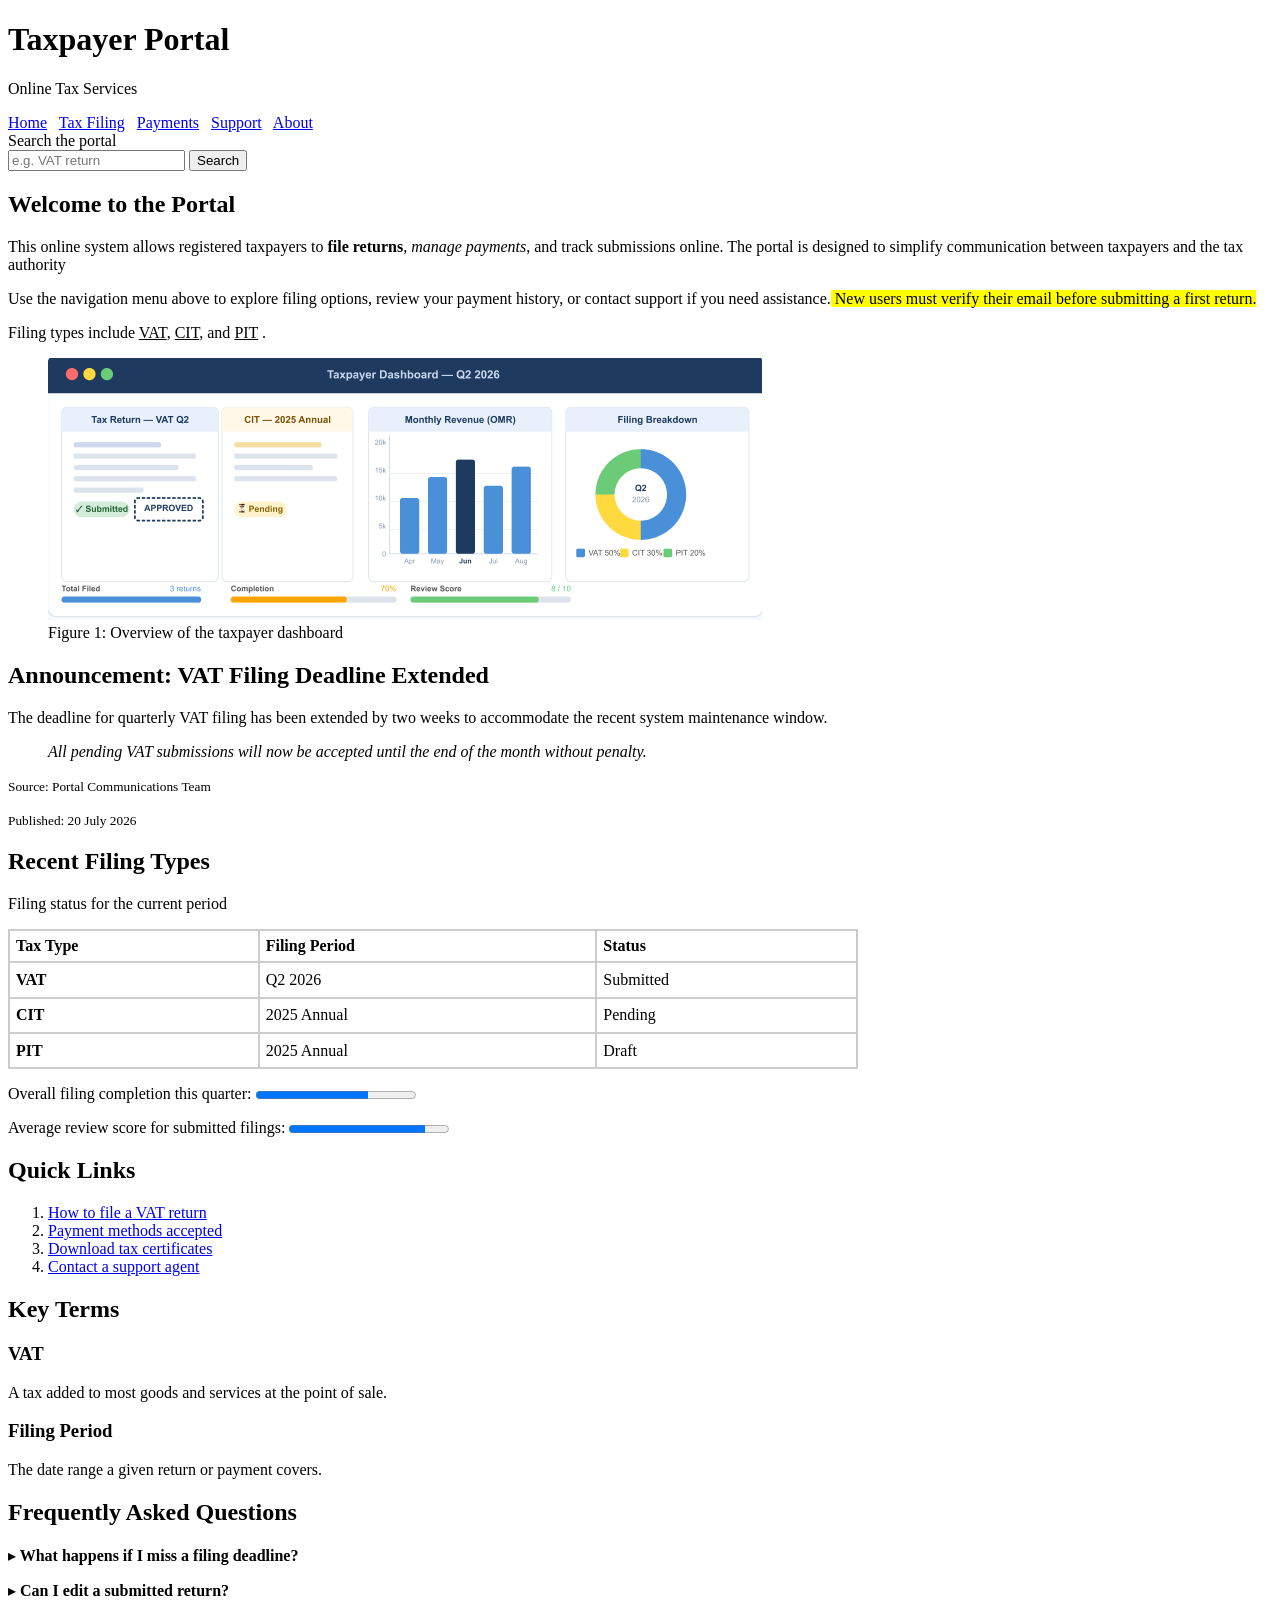
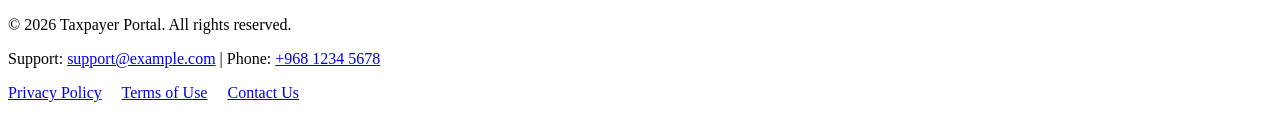
==== index.html @ 0e92d110 "Add index portal page and images folder" ====
<!doctype html>
<html lang="en">
  <head>
    <meta charset="UTF-8" />
    <title>Taxpayer Portal</title>
  </head>
  <body>
    <header>
      <h1>Taxpayer Portal</h1>
      <p>Online Tax Services</p>
      <nav>
        <a href="#">Home</a>&nbsp;&nbsp; <a href="#">Tax Filing</a>&nbsp;&nbsp;
        <a href="#">Payments</a>&nbsp;&nbsp; <a href="#">Support</a>&nbsp;&nbsp;
        <a href="#">About</a>
      </nav>
      <form>
        <label for="Search">Search the portal</label><br />
        <input type="text" id="Search" placeholder="e.g. VAT return" />
        <button type="button">Search</button>
      </form>
    </header>
    <main>
      <section>
        <h2>Welcome to the Portal</h2>
        <p>
          This online system allows registered taxpayers to
          <b> file returns</b>, <i>manage payments</i>, and track submissions
          online. The portal is designed to simplify communication between
          taxpayers and the tax authority
        </p>
        <p>
          Use the navigation menu above to explore filing options, review your
          payment history, or contact support if you need assistance.<mark>
            New users must verify their email before submitting a first
            return.</mark
          >
        </p>
        <p>Filing types include <u>VAT</u>, <u>CIT</u>, and <u>PIT</u> .</p>
        <figure>
          <img
            src="Images/p1.png"
            alt="Taxpayer dashboard showing filing status and monthly revenue"
          />
          <figcaption>Figure 1: Overview of the taxpayer dashboard</figcaption>
        </figure>
      </section>
      <article>
        <h2>Announcement: VAT Filing Deadline Extended</h2>
        <p>
          The deadline for quarterly VAT filing has been extended by two weeks
          to accommodate the recent system maintenance window.
        </p>

        <blockquote>
          <em
            >All pending VAT submissions will now be accepted until the end of
            the month without penalty.</em
          >
        </blockquote>
        <p><small>Source: Portal Communications Team</small></p>
        <p><small>Published: 20 July 2026</small></p>
      </article>
      <section>
        <h2>Recent Filing Types</h2>
        <p>Filing status for the current period</p>
        <table
          border="1"
          width="850"
          height="140"
          cellpadding="6"
          cellspacing="0"
          bordercolor="#cccccc"
        >
          <thead>
            <tr>
              <th align="left">Tax Type</th>
              <th align="left">Filing Period</th>
              <th align="left">Status</th>
            </tr>
          </thead>

          <tbody>
            <tr>
              <td><b>VAT</b></td>
              <td>Q2 2026</td>
              <td>Submitted</td>
            </tr>
            <tr>
              <td><b>CIT</b></td>
              <td>2025 Annual</td>
              <td>Pending</td>
            </tr>
            <tr>
              <td><b>PIT</b></td>
              <td>2025 Annual</td>
              <td>Draft</td>
            </tr>
          </tbody>
        </table>
        <div>
          <p>
            <label for="completion"
              >Overall filing completion this quarter:
            </label>
            <progress id="completion" value="70" max="100"></progress>
          </p>
          <p>
            <label for="score"
              >Average review score for submitted filings:
            </label>
            <progress id="score" value="85" max="100"></progress>
          </p>
        </div>
      </section>
      <section>
        <h2>Quick Links</h2>
        <nav>
          <ol>
            <li><a href="#">How to file a VAT return</a></li>
            <li><a href="#">Payment methods accepted</a></li>
            <li><a href="#">Download tax certificates</a></li>
            <li><a href="#">Contact a support agent</a></li>
          </ol>
        </nav>
      </section>
      <section>
        <h2>Key Terms</h2>

        <h3>VAT</h3>
        <p>A tax added to most goods and services at the point of sale.</p>

        <h3>Filing Period</h3>
        <p>The date range a given return or payment covers.</p>
      </section>
      <section>
        <h2>Frequently Asked Questions</h2>

        <p>&#9656;<b> What happens if I miss a filing deadline?</b></p>
        <p>&#9656;<b> Can I edit a submitted return?</b></p>
      </section>
    </main>
    <footer>
      <p>&copy; 2026 Taxpayer Portal. All rights reserved.</p>
      <p>
        Support: <a href="mailto:support@example.com">support@example.com</a> |
        Phone: <a href="tel:+96812345678">+968 1234 5678</a>
      </p>
      <p>
        <a href="#">Privacy Policy</a> &nbsp;&nbsp;&nbsp;
        <a href="#">Terms of Use</a> &nbsp;&nbsp;&nbsp;
        <a href="#">Contact Us</a>
      </p>
    </footer>
  </body>
</html>
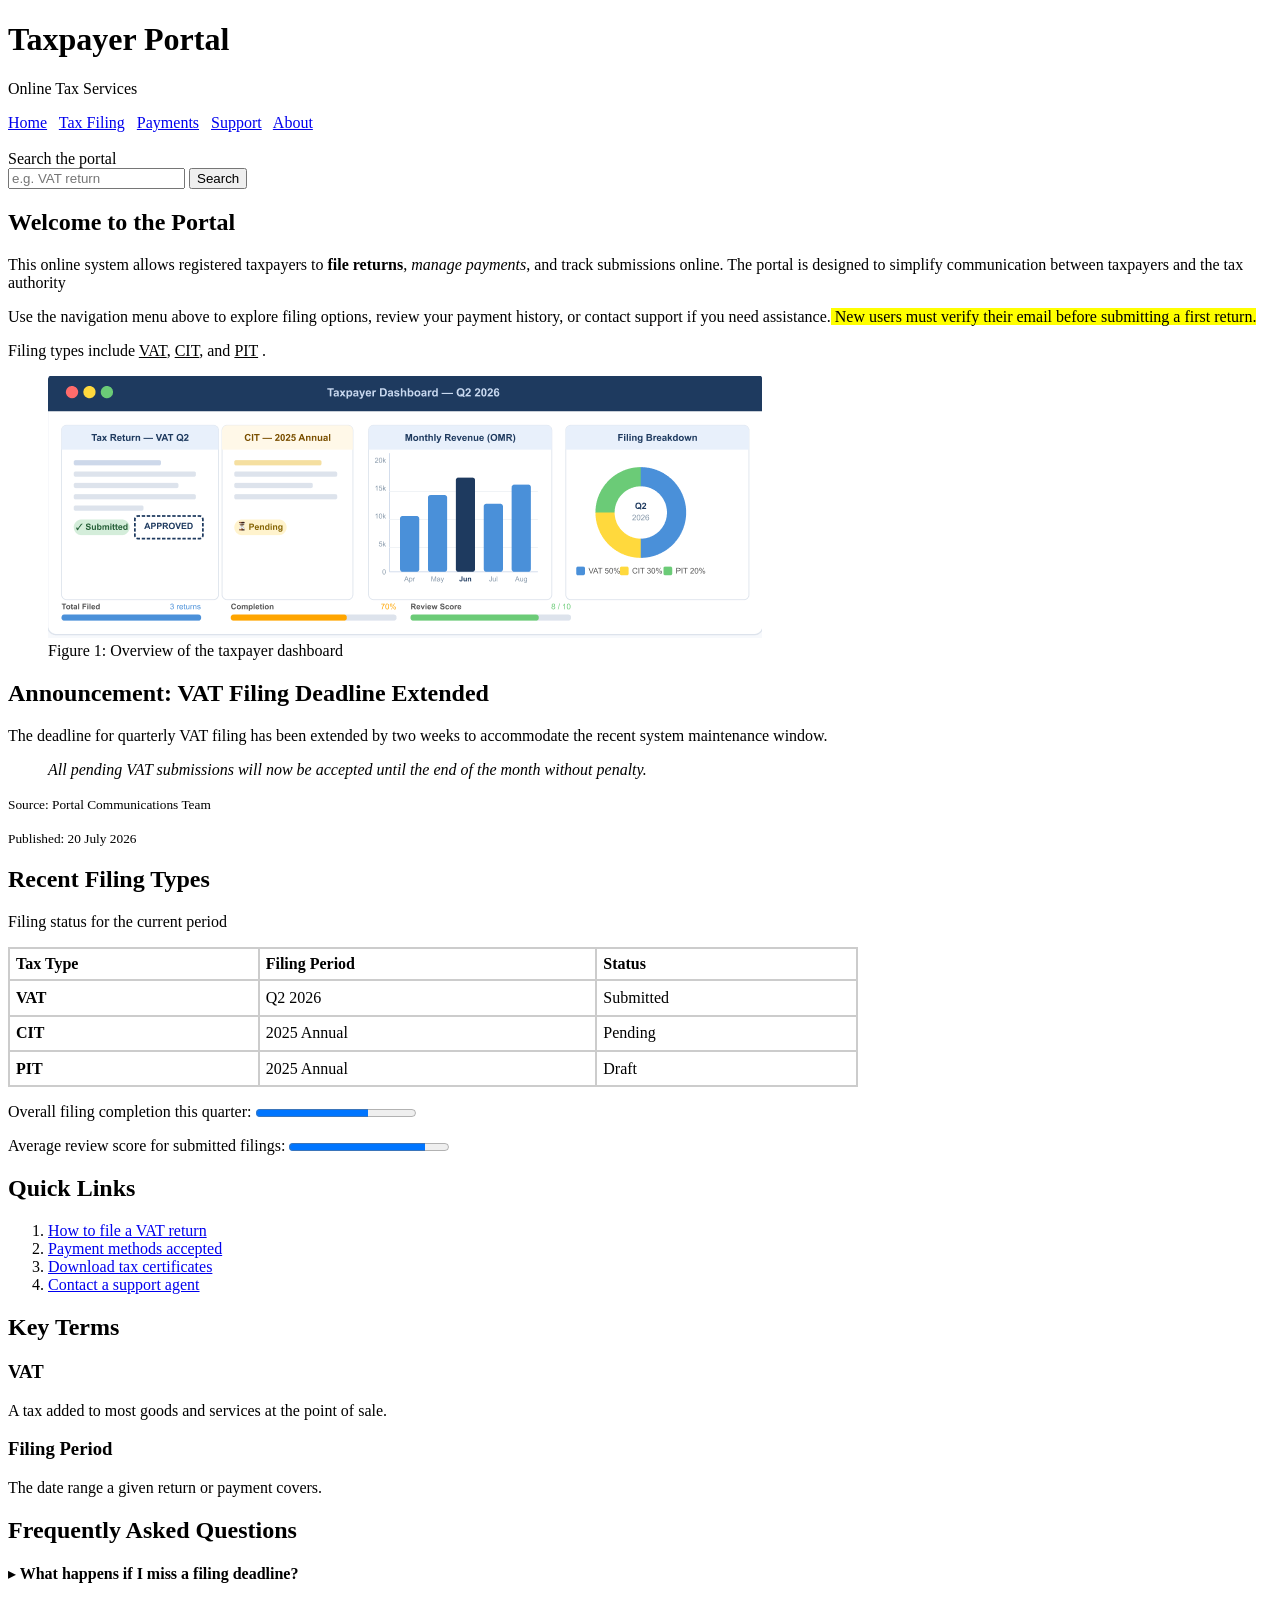
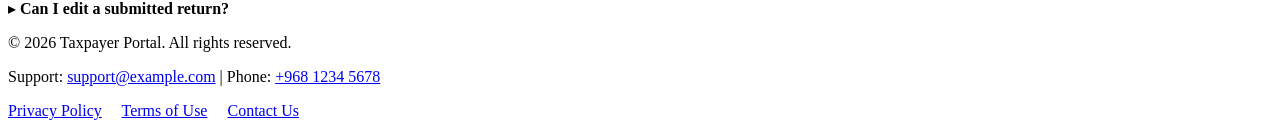
==== commit 7747dcb9: "Complete taxpayer portal elements" ====
--- a/index.html
+++ b/index.html
@@ -1,4 +1,4 @@
-<!doctype html>
+<!DOCTYPE html>
 <html lang="en">
   <head>
     <meta charset="UTF-8" />
@@ -12,9 +12,9 @@
         <a href="#">Home</a>&nbsp;&nbsp; <a href="#">Tax Filing</a>&nbsp;&nbsp;
         <a href="#">Payments</a>&nbsp;&nbsp; <a href="#">Support</a>&nbsp;&nbsp;
         <a href="#">About</a>
-      </nav>
+      </nav><br>
       <form>
-        <label for="Search">Search the portal</label><br />
+        <label for="Search">Search the portal</label><br>
         <input type="text" id="Search" placeholder="e.g. VAT return" />
         <button type="button">Search</button>
       </form>
@@ -32,8 +32,7 @@
           Use the navigation menu above to explore filing options, review your
           payment history, or contact support if you need assistance.<mark>
             New users must verify their email before submitting a first
-            return.</mark
-          >
+            return.</mark>
         </p>
         <p>Filing types include <u>VAT</u>, <u>CIT</u>, and <u>PIT</u> .</p>
         <figure>
@@ -52,10 +51,8 @@
         </p>
 
         <blockquote>
-          <em
-            >All pending VAT submissions will now be accepted until the end of
-            the month without penalty.</em
-          >
+            <em>All pending VAT submissions will now be accepted until the end of
+            the month without penalty.</em>
         </blockquote>
         <p><small>Source: Portal Communications Team</small></p>
         <p><small>Published: 20 July 2026</small></p>
@@ -99,14 +96,14 @@
         </table>
         <div>
           <p>
-            <label for="completion"
-              >Overall filing completion this quarter:
+            <label for="completion">
+              Overall filing completion this quarter:
             </label>
             <progress id="completion" value="70" max="100"></progress>
           </p>
           <p>
-            <label for="score"
-              >Average review score for submitted filings:
+            <label for="score">
+              Average review score for submitted filings:
             </label>
             <progress id="score" value="85" max="100"></progress>
           </p>
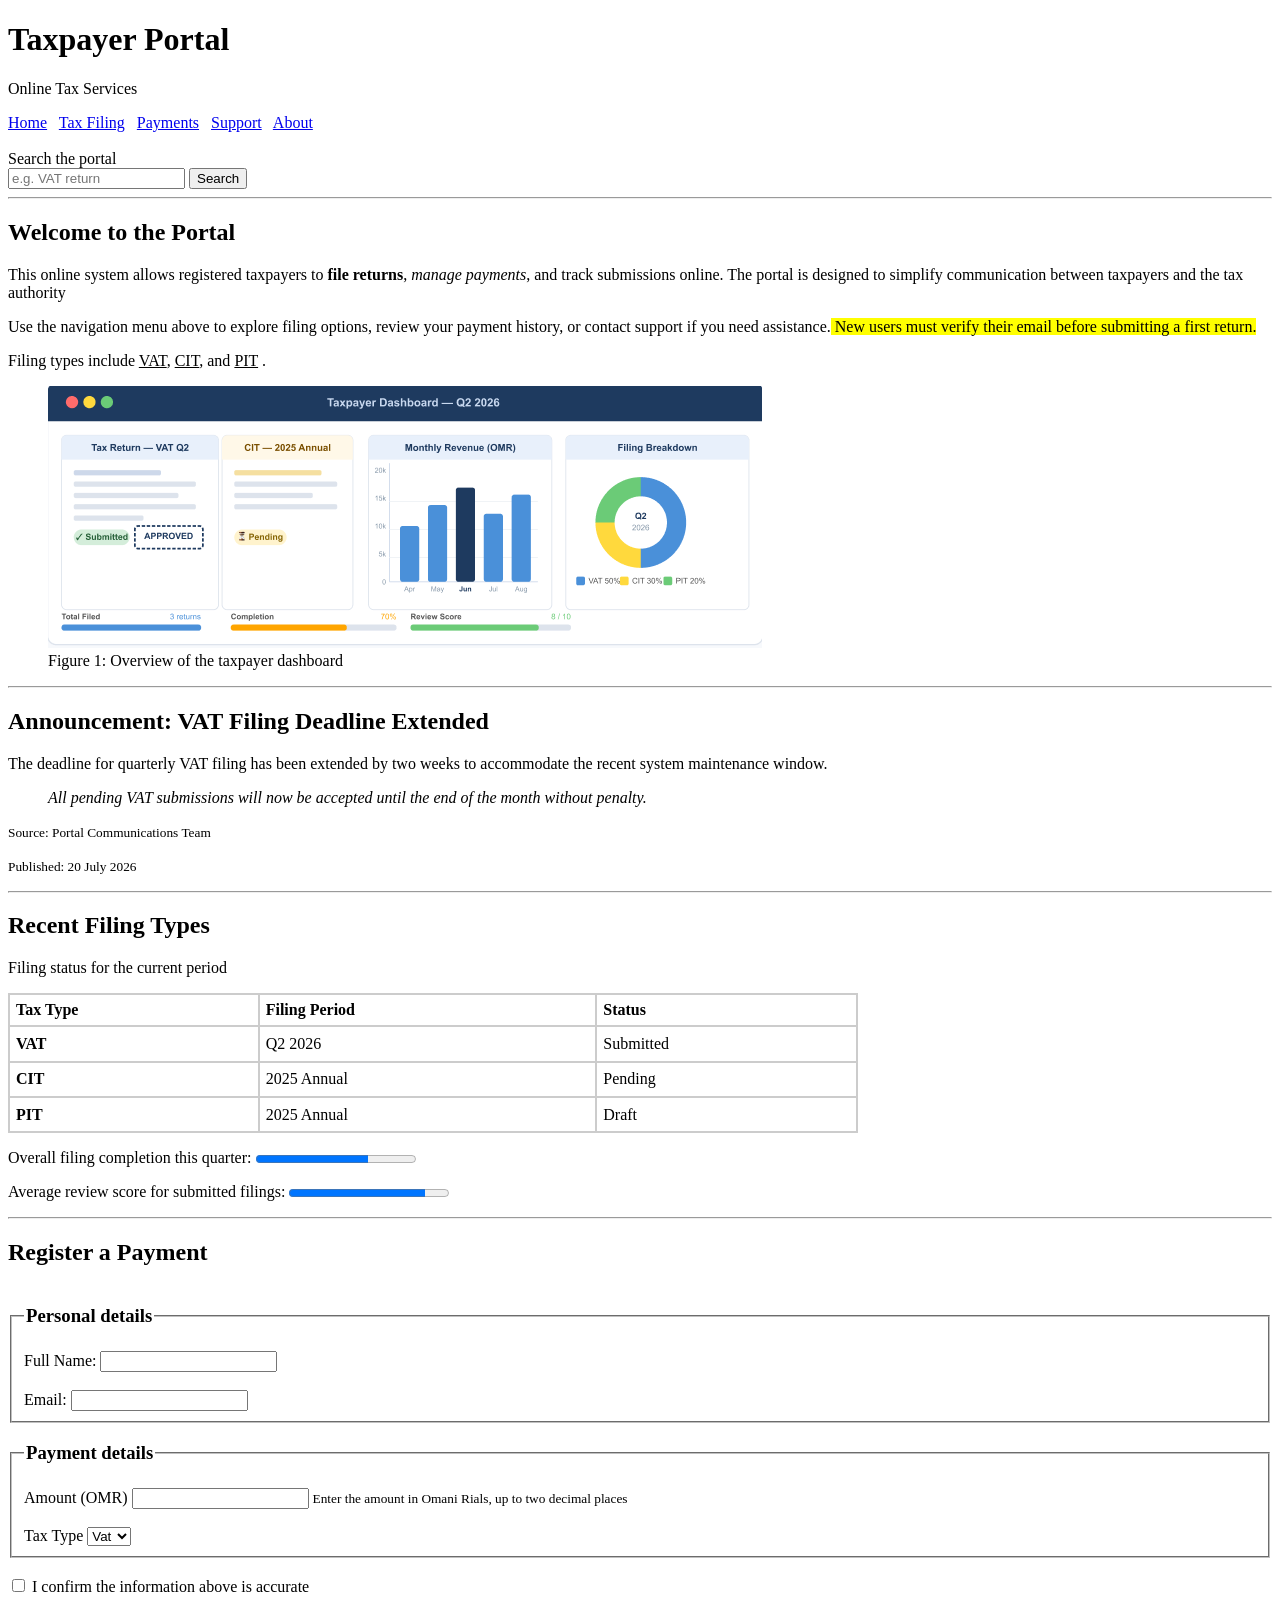
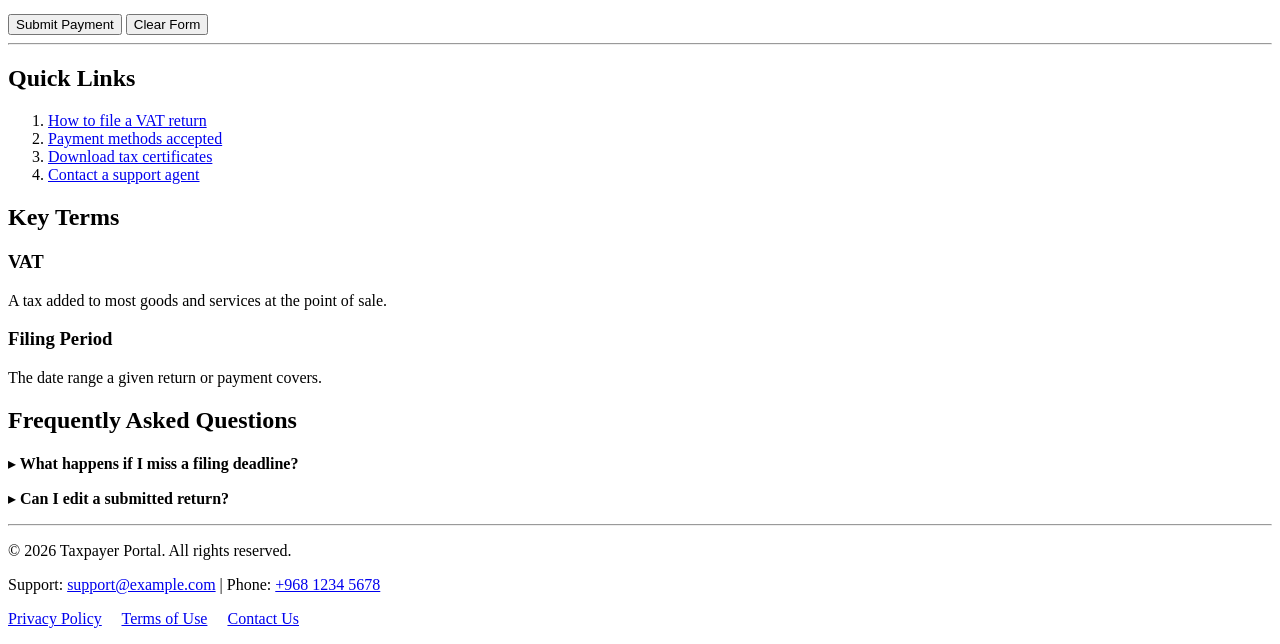
==== commit a4324370: "Add forms page and update index page" ====
--- a/index.html
+++ b/index.html
@@ -19,6 +19,7 @@
         <button type="button">Search</button>
       </form>
     </header>
+    <hr>
     <main>
       <section>
         <h2>Welcome to the Portal</h2>
@@ -43,6 +44,7 @@
           <figcaption>Figure 1: Overview of the taxpayer dashboard</figcaption>
         </figure>
       </section>
+      <hr>
       <article>
         <h2>Announcement: VAT Filing Deadline Extended</h2>
         <p>
@@ -57,6 +59,7 @@
         <p><small>Source: Portal Communications Team</small></p>
         <p><small>Published: 20 July 2026</small></p>
       </article>
+      <hr>
       <section>
         <h2>Recent Filing Types</h2>
         <p>Filing status for the current period</p>
@@ -109,6 +112,53 @@
           </p>
         </div>
       </section>
+<hr>
+      <section>
+        <h2>Register a Payment</h2>
+        <form>
+          <fieldset>
+            <legend><h3>Personal details</h3></legend>
+            <div>
+            <label for="Full Name">Full Name:</label>
+            <input type="text" id="Full Name" name="Full Name">
+      </div><br>
+      <div>
+            <label for="Email">Email:</label>
+            <input type="email" id="Email" name="Email">
+          </div>
+          </fieldset>
+          <fieldset>
+           <legend><h3>Payment details</h3></legend>
+            <div>
+            <label for="Amount">Amount (OMR)</label>
+            <input type="number" id="Amount" name="Amount" min="0" list="amount-options" step="0.01">
+            <datalist id="amount-options">
+              <option value="100">100</option>
+              <option value="500">500</option>
+              <option value="1000">1000</option>
+            </datalist>
+            <small>Enter the amount in Omani Rials, up to two decimal places</small>
+            </div><br>
+            <div>
+            <label for="tax-type">Tax Type</label>
+            <select id="tax-type" name="taxType">
+              <option value="vat">Vat</option>
+              <option value="cit">CIT</option>
+              <option value="pit">PIT</option>
+            </select>
+            </div>
+          </fieldset><br>
+           <div>
+            <input type="checkbox" id="confirm" name="confirm" required>
+            <label for="confirm"> I confirm the information above is accurate </label>
+          </div><br>
+         <div>
+          <button type="submit">Submit Payment</button>
+          <button type="reset">Clear Form</button>
+         </div>
+        </form>
+      </section>
+      <hr>
       <section>
         <h2>Quick Links</h2>
         <nav>
@@ -136,6 +186,7 @@
         <p>&#9656;<b> Can I edit a submitted return?</b></p>
       </section>
     </main>
+    <hr>
     <footer>
       <p>&copy; 2026 Taxpayer Portal. All rights reserved.</p>
       <p>
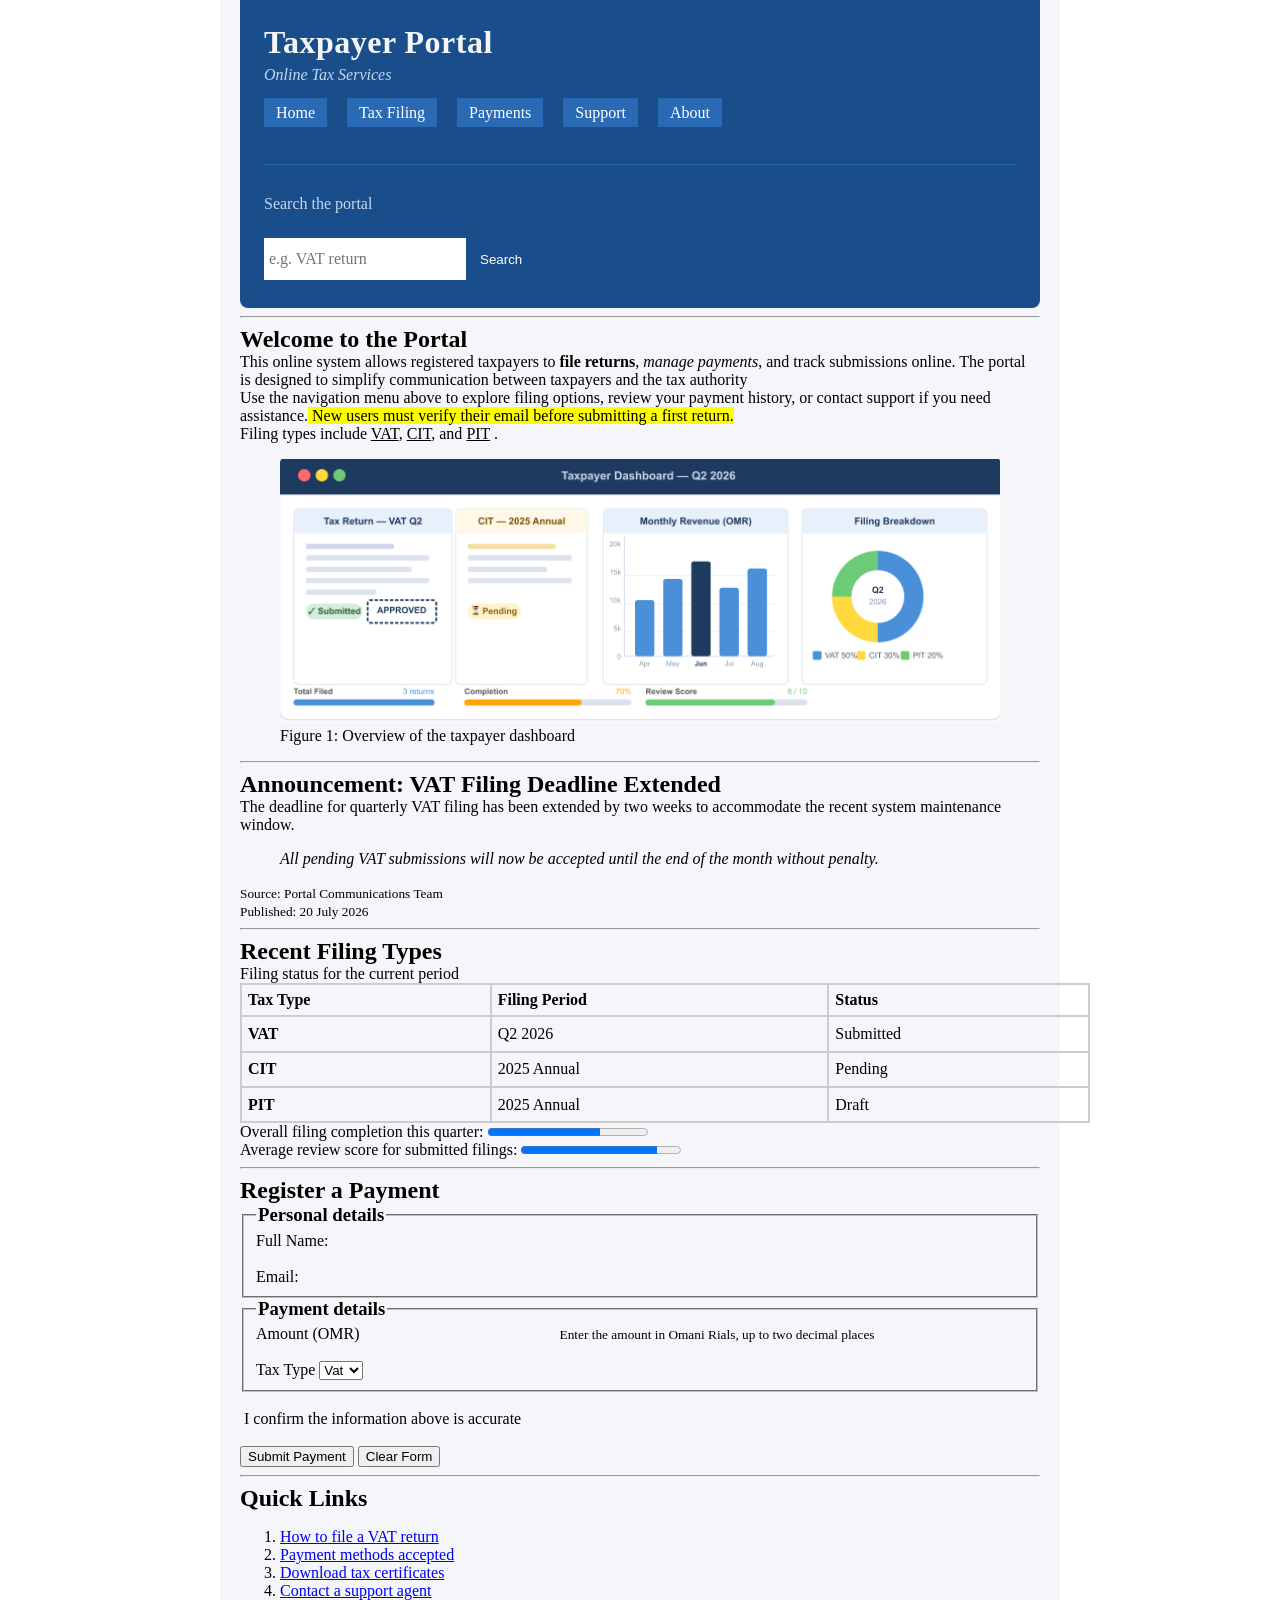
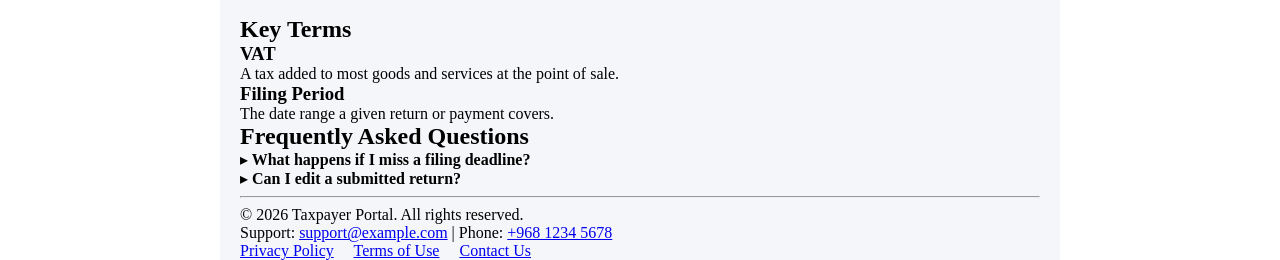
==== commit 73d9c304: "Add CSS file, and update index" ====
--- a/index.html
+++ b/index.html
@@ -3,20 +3,25 @@
   <head>
     <meta charset="UTF-8" />
     <title>Taxpayer Portal</title>
+    <link rel="stylesheet" href="style.css">
   </head>
   <body>
-    <header>
+    <div class="container">
+    <header class="header">
       <h1>Taxpayer Portal</h1>
-      <p>Online Tax Services</p>
+      <p class="sub-title" >Online Tax Services</p>
       <nav>
         <a href="#">Home</a>&nbsp;&nbsp; <a href="#">Tax Filing</a>&nbsp;&nbsp;
         <a href="#">Payments</a>&nbsp;&nbsp; <a href="#">Support</a>&nbsp;&nbsp;
         <a href="#">About</a>
       </nav><br>
+      <div class="line"></div>
       <form>
-        <label for="Search">Search the portal</label><br>
-        <input type="text" id="Search" placeholder="e.g. VAT return" />
-        <button type="button">Search</button>
+        <label class="search-label" for="Search">Search the portal</label>
+        <div>
+        <input class="search-input" type="text" id="Search" placeholder="e.g. VAT return" />
+        <button class="search-button" type="button">Search</button>
+        </div>
       </form>
     </header>
     <hr>
@@ -199,5 +204,6 @@
         <a href="#">Contact Us</a>
       </p>
     </footer>
+    </div>
   </body>
 </html>
--- a/style.css
+++ b/style.css
@@ -0,0 +1,75 @@
+body, h1, h2, h3, p, form{
+    margin: 0;
+    padding: 0;
+}
+body{
+    font-family:Georgia;
+}
+img{
+    width: 100%;
+}
+input{
+    all: unset;
+}
+.container{
+    margin: 0px auto;
+    padding: 0 20px;
+    max-width: 800px;
+    background-color: #F4F6F9;
+}
+.header{
+    color: #FFF;
+    padding: 24px 24px 16px 24px;
+    border-radius: 0 0 8px 8px;
+    background-color: #1A4E8A;
+}
+h1{  
+font-weight: 700;
+font-size: 32px;
+letter-spacing: 0.5px;
+color: #F4F6F9;
+}
+.sub-title{
+margin-top: 5px;
+font-family: Georgia;
+font-weight: 400;
+font-style: Italic;
+letter-spacing: 0px;
+color: #C8D8EF;
+}
+header nav{
+    margin-top: 20px;
+}
+header a{
+    color: #FFF;
+    padding:6px 12px ;
+    background-color:#2A6AB5 ;
+    margin-right:8px ;
+    text-decoration: none;
+}
+header a:hover{
+    background-color: #2360a5;
+}
+.line{
+    margin-top: 24px;
+    margin-bottom: 30px;
+    height: 1px;
+    background-color: #2A6AB5;
+}
+.search-label{
+color: #C8D8EF;
+}
+.search-input{
+margin-top: 25px;
+padding:12px 5px ;
+border-radius:4px 0 0 px ;
+background-color: #FFF;
+color: #000;
+}
+.search-button{
+    border: none;
+    padding: 25px 10px;
+    background: none;
+    color: #FFF;
+    cursor: pointer;
+}
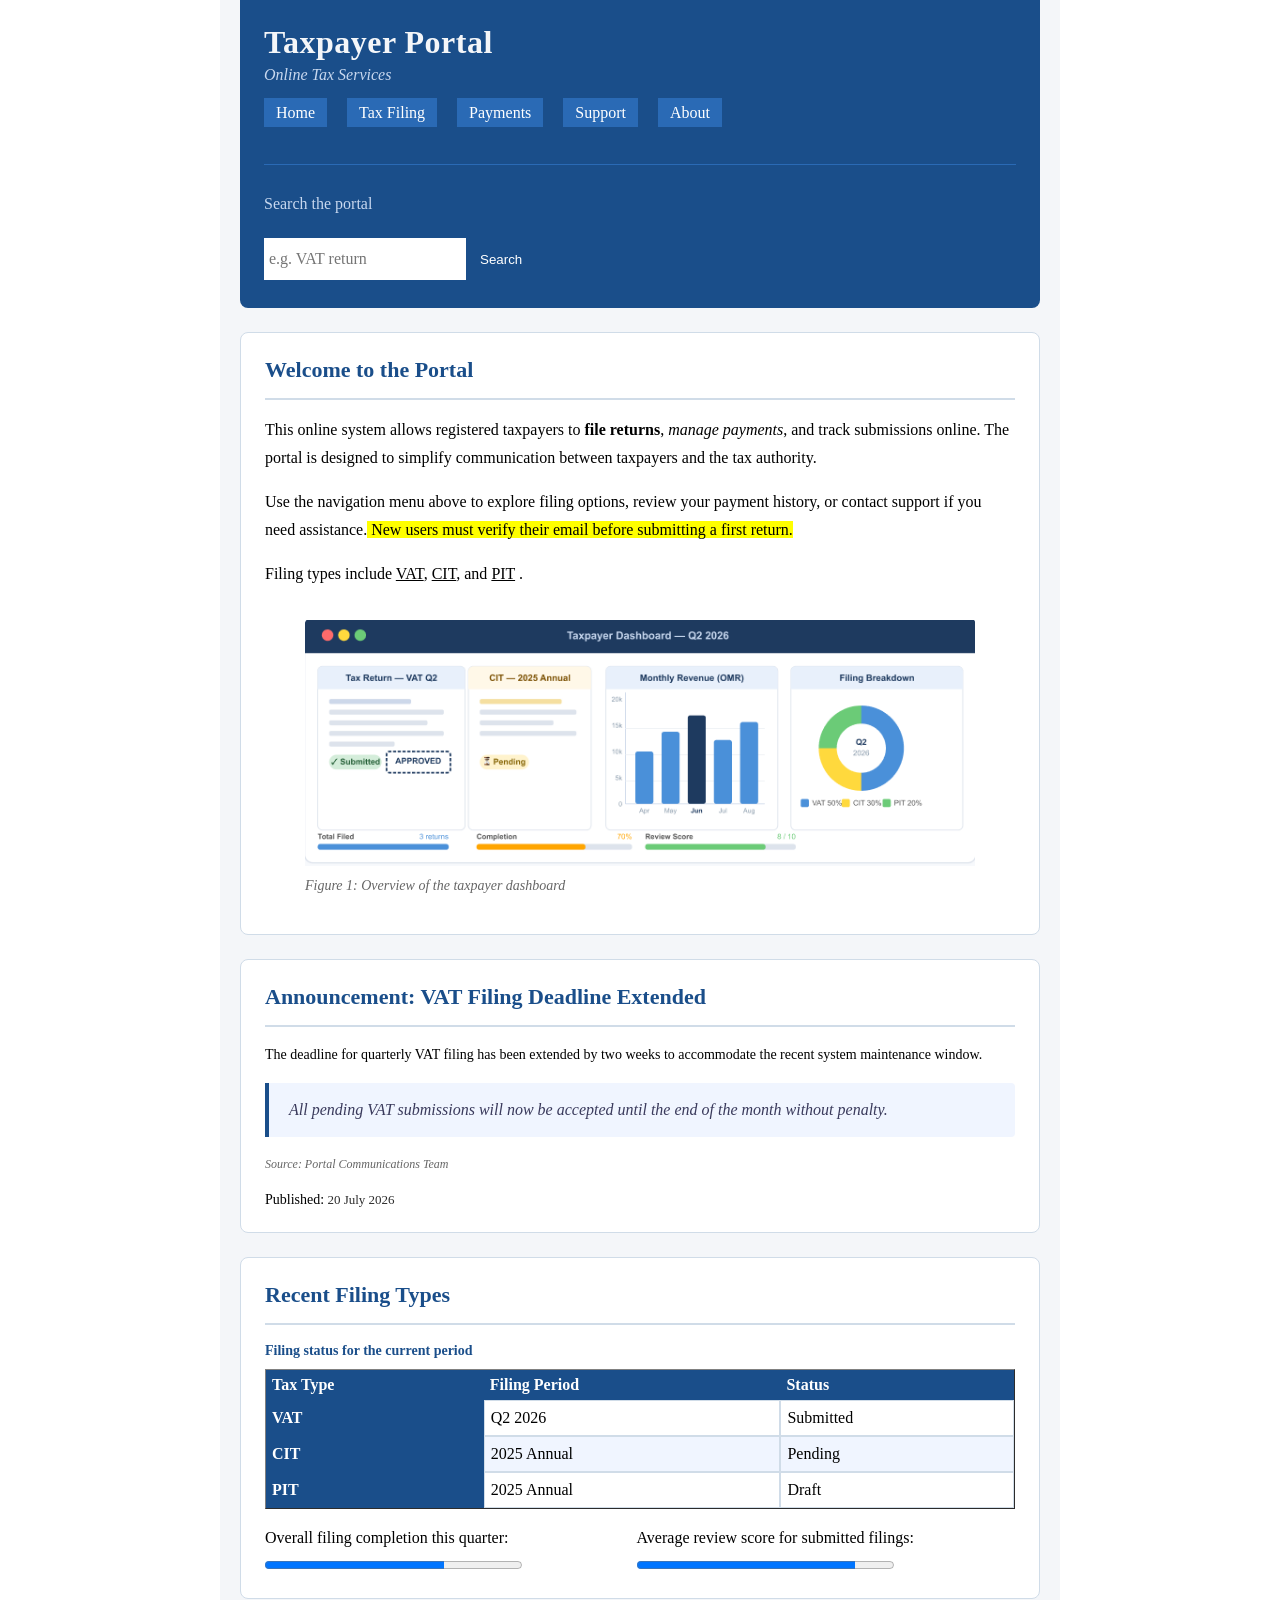
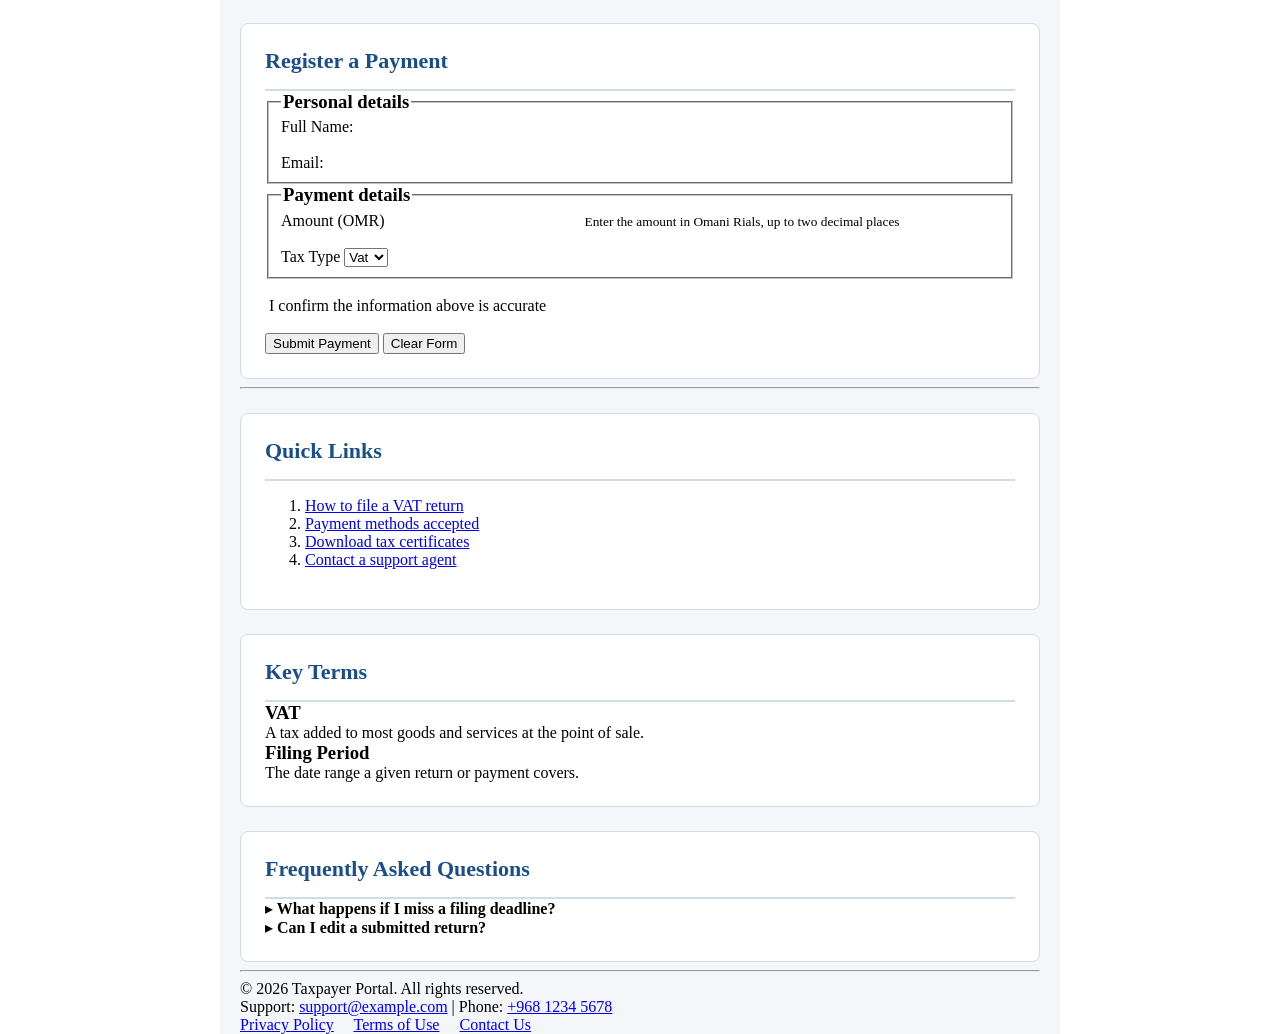
==== commit 5ff4a7cc: "I modified the style page and added two pages: reset and theme" ====
--- a/index.html
+++ b/index.html
@@ -2,15 +2,18 @@
 <html lang="en">
   <head>
     <meta charset="UTF-8" />
+    <meta name="viewport" content="width=device-width, initial-scale=1.0">
     <title>Taxpayer Portal</title>
     <link rel="stylesheet" href="style.css">
+    <link rel="stylesheet" href="reset.css">
+    <link rel="stylesheet" href="theme.css">
   </head>
   <body>
     <div class="container">
     <header class="header">
       <h1>Taxpayer Portal</h1>
       <p class="sub-title" >Online Tax Services</p>
-      <nav>
+      <nav class="nevigation">
         <a href="#">Home</a>&nbsp;&nbsp; <a href="#">Tax Filing</a>&nbsp;&nbsp;
         <a href="#">Payments</a>&nbsp;&nbsp; <a href="#">Support</a>&nbsp;&nbsp;
         <a href="#">About</a>
@@ -24,15 +27,15 @@
         </div>
       </form>
     </header>
-    <hr>
     <main>
-      <section>
-        <h2>Welcome to the Portal</h2>
+      <section class="welcome">
+        <h2 >Welcome to the Portal</h2>
+        <div></div>
         <p>
           This online system allows registered taxpayers to
           <b> file returns</b>, <i>manage payments</i>, and track submissions
           online. The portal is designed to simplify communication between
-          taxpayers and the tax authority
+          taxpayers and the tax authority.
         </p>
         <p>
           Use the navigation menu above to explore filing options, review your
@@ -49,32 +52,34 @@
           <figcaption>Figure 1: Overview of the taxpayer dashboard</figcaption>
         </figure>
       </section>
-      <hr>
-      <article>
+      <article class="announcement">
         <h2>Announcement: VAT Filing Deadline Extended</h2>
+
         <p>
           The deadline for quarterly VAT filing has been extended by two weeks
           to accommodate the recent system maintenance window.
         </p>
 
-        <blockquote>
+        <figure>
+          <blockquote>
             <em>All pending VAT submissions will now be accepted until the end of
             the month without penalty.</em>
-        </blockquote>
-        <p><small>Source: Portal Communications Team</small></p>
-        <p><small>Published: 20 July 2026</small></p>
+          </blockquote>
+          <figcaption>Source: Portal Communications Team</figcaption>
+        </figure>
+
+        <p>Published:<time datetime="20-07-2026"> 20 July 2026 </time></p>
+        
       </article>
-      <hr>
-      <section>
+      <section class="filling-type">
         <h2>Recent Filing Types</h2>
-        <p>Filing status for the current period</p>
+        <h4>Filing status for the current period</h4>
         <table
-          border="1"
+        border="1"
           width="850"
           height="140"
           cellpadding="6"
           cellspacing="0"
-          bordercolor="#cccccc"
         >
           <thead>
             <tr>
@@ -86,38 +91,35 @@
 
           <tbody>
             <tr>
-              <td><b>VAT</b></td>
+              <th><b>VAT</b></th>
               <td>Q2 2026</td>
               <td>Submitted</td>
             </tr>
             <tr>
-              <td><b>CIT</b></td>
+              <th><b>CIT</b></th>
               <td>2025 Annual</td>
               <td>Pending</td>
             </tr>
             <tr>
-              <td><b>PIT</b></td>
+              <th><b>PIT</b></th>
               <td>2025 Annual</td>
               <td>Draft</td>
             </tr>
           </tbody>
         </table>
-        <div>
-          <p>
+        <div class="progress-wrapper">
             <label for="completion">
               Overall filing completion this quarter:
             </label>
             <progress id="completion" value="70" max="100"></progress>
-          </p>
-          <p>
+        </div>
+          <div class="progress-wrapper">
             <label for="score">
               Average review score for submitted filings:
             </label>
             <progress id="score" value="85" max="100"></progress>
-          </p>
         </div>
       </section>
-<hr>
       <section>
         <h2>Register a Payment</h2>
         <form>
--- a/style.css
+++ b/style.css
@@ -1,75 +1,183 @@
-body, h1, h2, h3, p, form{
-    margin: 0;
-    padding: 0;
-}
 body{
     font-family:Georgia;
 }
-img{
-    width: 100%;
-}
-input{
-    all: unset;
-}
+
 .container{
     margin: 0px auto;
     padding: 0 20px;
     max-width: 800px;
-    background-color: #F4F6F9;
+    background-color:var(--bg-main);
 }
+
+.nevigation{
+    position: static;
+    top: 0;
+}
+
 .header{
-    color: #FFF;
+    color: var(--text-white);
     padding: 24px 24px 16px 24px;
     border-radius: 0 0 8px 8px;
-    background-color: #1A4E8A;
+    background-color: var(--primary-color);
 }
+
 h1{  
 font-weight: 700;
 font-size: 32px;
 letter-spacing: 0.5px;
-color: #F4F6F9;
+color: var(--bg-main);
 }
+
 .sub-title{
 margin-top: 5px;
 font-family: Georgia;
 font-weight: 400;
 font-style: Italic;
 letter-spacing: 0px;
-color: #C8D8EF;
+color: var(--sub-title-color);
 }
+
 header nav{
     margin-top: 20px;
 }
+
 header a{
-    color: #FFF;
+    color: var(--text-white);
     padding:6px 12px ;
-    background-color:#2A6AB5 ;
+    background-color:var(--btn-bg) ;
     margin-right:8px ;
     text-decoration: none;
 }
+
 header a:hover{
-    background-color: #2360a5;
+    background-color: var(--primary-hover);
 }
+
 .line{
     margin-top: 24px;
     margin-bottom: 30px;
     height: 1px;
-    background-color: #2A6AB5;
+    background-color: var(--btn-bg);
 }
+
 .search-label{
-color: #C8D8EF;
+color: var(--sub-title-color);
 }
+
 .search-input{
 margin-top: 25px;
 padding:12px 5px ;
 border-radius:4px 0 0 px ;
-background-color: #FFF;
-color: #000;
+background-color: var(--bg-white);
+color: var(--text-dark);
 }
+
 .search-button{
     border: none;
     padding: 25px 10px;
     background: none;
-    color: #FFF;
+    color: var(--text-white);
     cursor: pointer;
 }
+
+section, article {
+    background-color: var(--bg-white);
+    border: 1px solid  var(--border-color);
+    border-radius: 8px;
+    padding: 24px;
+    margin-top: 24px;
+}
+
+section h2, article h2 {
+    color: var(--primary-color);
+    font-size: 22px;
+    border-bottom: 2px solid var(--border-color);
+    padding-bottom: 15px;
+
+}
+
+.welcome p{
+    margin-top: 16px;
+    line-height: 28px;
+}
+
+.welcome img {
+    margin-top: 16px;
+}
+
+.welcome figcaption{
+    color: var(--text-muted);
+    font-style:italic ;
+    font-size: 14px;
+    margin-top: 8px;
+}
+
+.announcement p{
+    margin-top: 20px;
+    font-size: 14px;
+}
+
+.announcement figure{
+    margin: 18px 0;
+}
+
+.announcement blockquote{
+    background-color: var(--blockquote-bg);
+    border-left: 4px solid var(--primary-color);
+    padding: 18px 20px;
+    margin:20px 0;
+    border-radius:0 4px 4px 0;
+    font-style: italic;
+    color: var(--text-title);
+    font-size: 16px;
+}
+
+.announcement figcaption{
+    margin-top: 8px;
+    color: var(--text-muted);
+    font-style: italic;
+    font-size: 12px;
+}
+
+.announcement time{
+    color: var(--text-darker);
+    font-size: 13px;
+}
+
+.filling-type table{
+    width: 100%;
+}
+
+.filling-type h4{
+ font-size:  14px; 
+margin: 18px 0 10px;
+color: var(--primary-color);
+}
+
+.filling-type th{
+    background-color:var(--primary-color) ;
+    color: var(--text-white);
+    text-align: left;
+    border: none;
+}
+
+.filling-type td{
+    border:1px solid var(--border-color);
+}
+
+.filling-type tr:nth-child(even)
+{
+    background-color: var(--blockquote-bg);
+}
+
+.progress-wrapper{
+    display: inline-block;
+    width: 49%;
+    margin-top: 20px;
+}
+
+.progress-wrapper progress{
+    margin-top: 10px;
+    width: 70%;
+}
+
--- a/theme.css
+++ b/theme.css
@@ -0,0 +1,15 @@
+:root {
+    --bg-main: #F4F6F9;
+    --bg-white: #FFF;
+    --primary-color: #1A4E8A;
+    --primary-hover: #2360a5;
+    --btn-bg: #2A6AB5;
+    --text-white: #FFF;
+    --text-dark: #000;
+    --text-muted: #666666;
+    --text-darker: #2C2C2C;
+    --text-title: #3A3A5C;
+    --sub-title-color: #C8D8EF;
+    --border-color: #D0DCE8;
+    --blockquote-bg: #F0F5FF;
+}
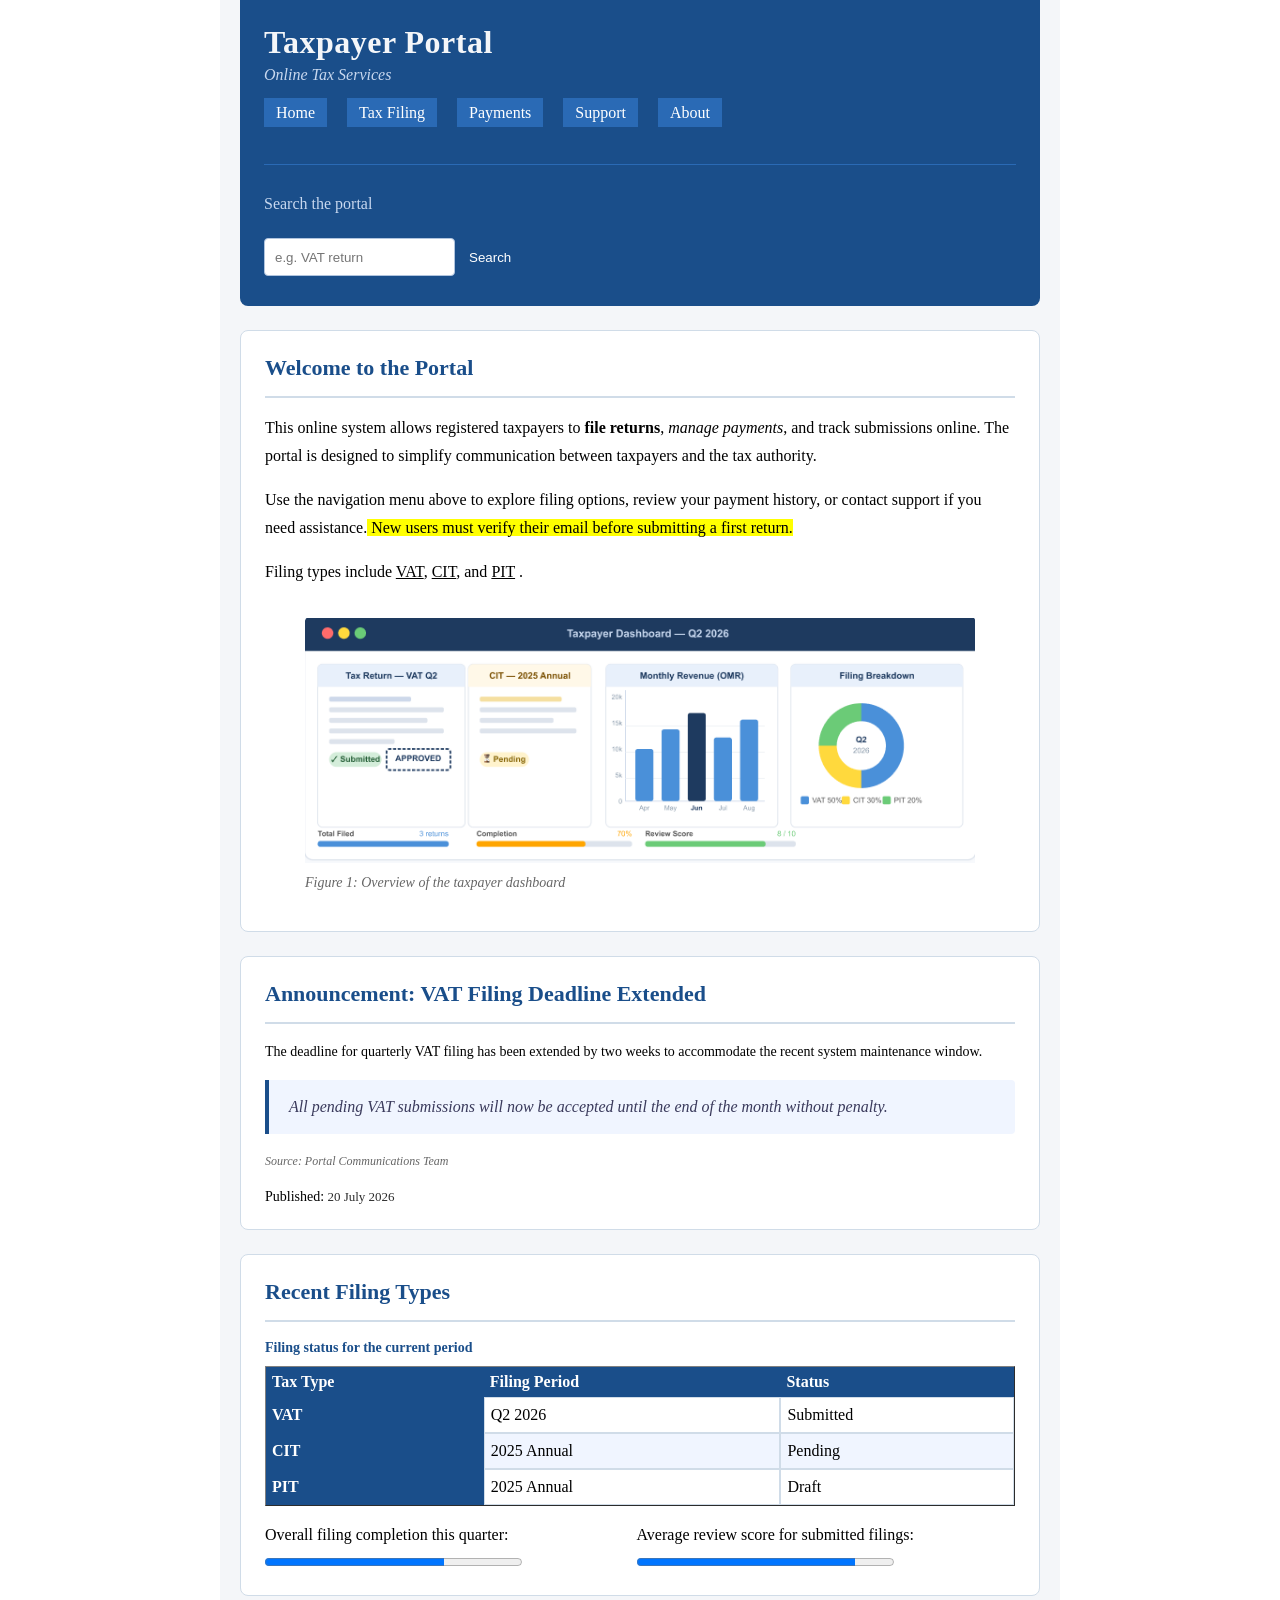
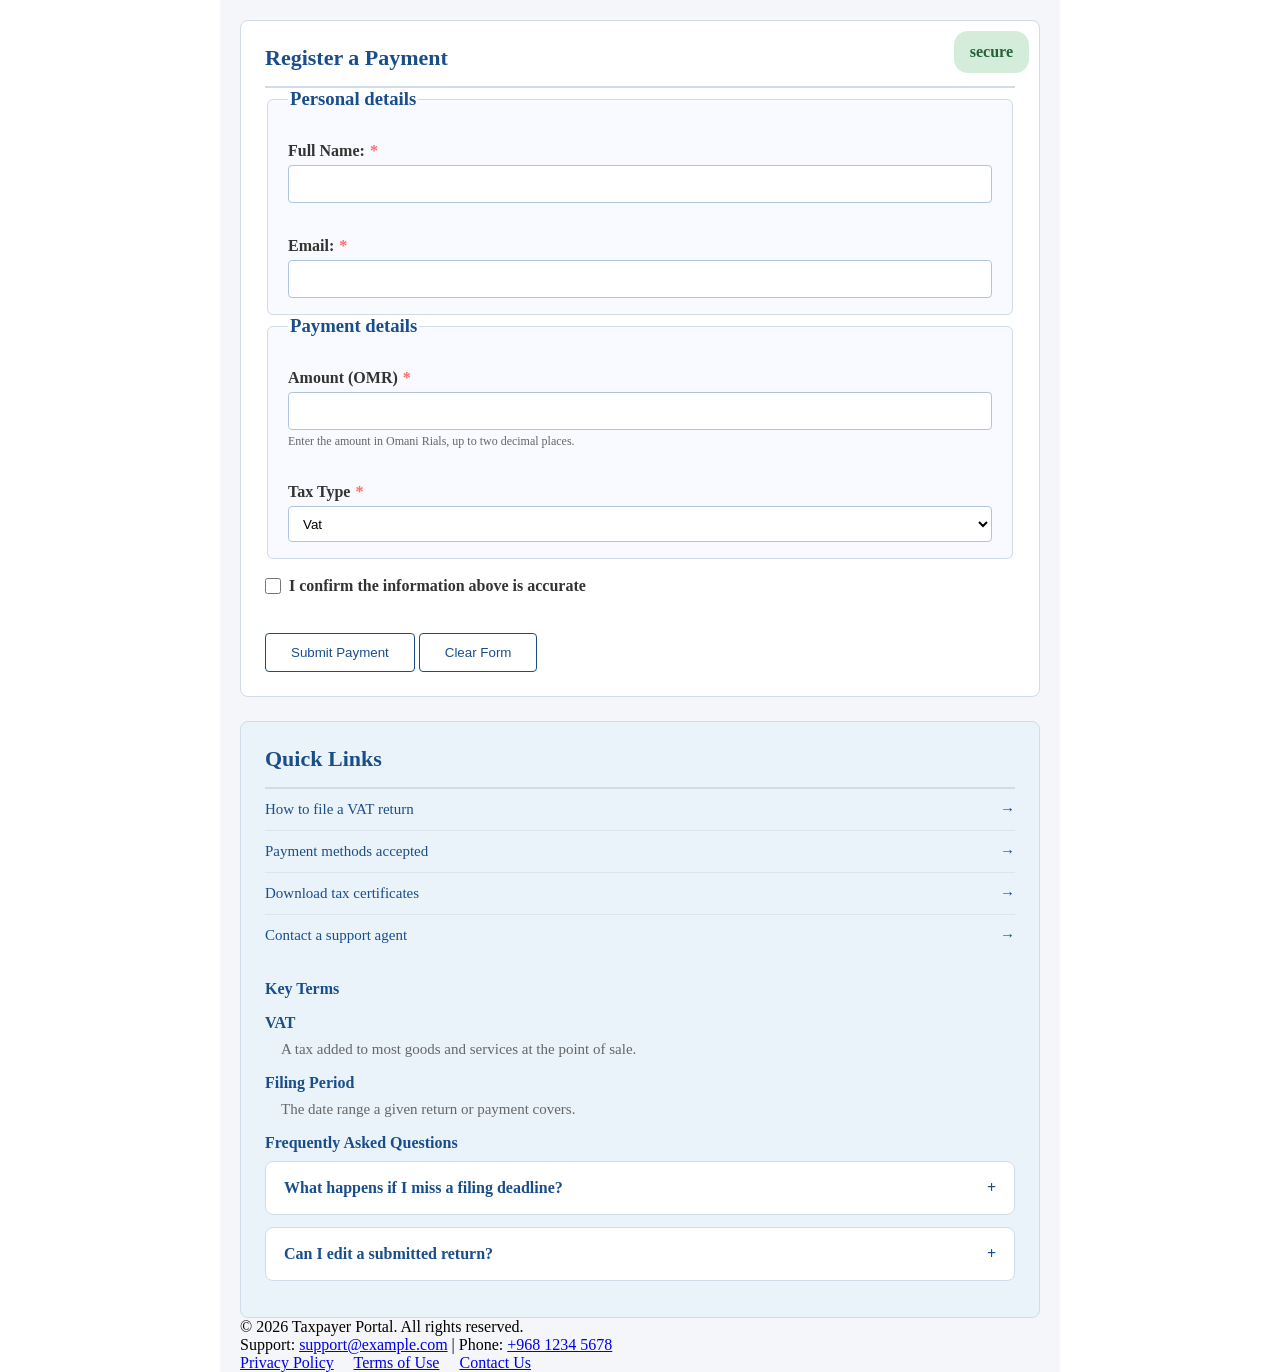
==== commit 2f8df697: "Adding a style to the Register a Payment form and Quick Links section" ====
--- a/index.html
+++ b/index.html
@@ -27,6 +27,7 @@
         </div>
       </form>
     </header>
+    <div class="main">
     <main>
       <section class="welcome">
         <h2 >Welcome to the Portal</h2>
@@ -120,31 +121,38 @@
             <progress id="score" value="85" max="100"></progress>
         </div>
       </section>
-      <section>
+      <section class="register-payment">
         <h2>Register a Payment</h2>
+        <div class="payment-secure">
+          secure
+        </div>
+
         <form>
-          <fieldset>
+          <fieldset class="register-fieldset">
             <legend><h3>Personal details</h3></legend>
+
             <div>
             <label for="Full Name">Full Name:</label>
-            <input type="text" id="Full Name" name="Full Name">
-      </div><br>
-      <div>
+            <input type="text" id="Full Name" name="Full Name" >
+            </div><br>
+
+            <div>
             <label for="Email">Email:</label>
-            <input type="email" id="Email" name="Email">
-          </div>
+            <input type="email" id="Email" name="Email" >
+            </div>
           </fieldset>
-          <fieldset>
+
+          <fieldset class="register-fieldset">
            <legend><h3>Payment details</h3></legend>
             <div>
             <label for="Amount">Amount (OMR)</label>
-            <input type="number" id="Amount" name="Amount" min="0" list="amount-options" step="0.01">
+            <input type="number" id="Amount" name="Amount" min="0" list="amount-options" step="0.01" >
             <datalist id="amount-options">
               <option value="100">100</option>
               <option value="500">500</option>
               <option value="1000">1000</option>
             </datalist>
-            <small>Enter the amount in Omani Rials, up to two decimal places</small>
+            <small>Enter the amount in Omani Rials, up to two decimal places.</small>
             </div><br>
             <div>
             <label for="tax-type">Tax Type</label>
@@ -155,18 +163,19 @@
             </select>
             </div>
           </fieldset><br>
-           <div>
+           <div class="checkbox-wrapper">
             <input type="checkbox" id="confirm" name="confirm" required>
             <label for="confirm"> I confirm the information above is accurate </label>
-          </div><br>
-         <div>
+           </div><br>
+
+          <div>
           <button type="submit">Submit Payment</button>
           <button type="reset">Clear Form</button>
-         </div>
+          </div>
         </form>
       </section>
-      <hr>
-      <section>
+    </div>
+      <section class="quick">
         <h2>Quick Links</h2>
         <nav>
           <ol>
@@ -176,24 +185,21 @@
             <li><a href="#">Contact a support agent</a></li>
           </ol>
         </nav>
-      </section>
-      <section>
-        <h2>Key Terms</h2>
-
+     
+        <h3>Key Terms</h3>
+      <div class="paragraph">
         <h3>VAT</h3>
         <p>A tax added to most goods and services at the point of sale.</p>
 
         <h3>Filing Period</h3>
         <p>The date range a given return or payment covers.</p>
-      </section>
-      <section>
-        <h2>Frequently Asked Questions</h2>
-
-        <p>&#9656;<b> What happens if I miss a filing deadline?</b></p>
-        <p>&#9656;<b> Can I edit a submitted return?</b></p>
+      </div>
+        <h3>Frequently Asked Questions</h3>
+        <p><b>What happens if I miss a filing deadline?</b></p>
+        <p><b>Can I edit a submitted return?</b></p>
       </section>
     </main>
-    <hr>
+    
     <footer>
       <p>&copy; 2026 Taxpayer Portal. All rights reserved.</p>
       <p>
--- a/style.css
+++ b/style.css
@@ -80,7 +80,7 @@
     cursor: pointer;
 }
 
-section, article {
+.main section, article {
     background-color: var(--bg-white);
     border: 1px solid  var(--border-color);
     border-radius: 8px;
@@ -88,7 +88,7 @@
     margin-top: 24px;
 }
 
-section h2, article h2 {
+ section h2, article h2 {
     color: var(--primary-color);
     font-size: 22px;
     border-bottom: 2px solid var(--border-color);
@@ -181,3 +181,189 @@
     width: 70%;
 }
 
+.register-payment{
+    position: relative;
+}
+
+.payment-secure{
+    position: absolute;
+    right: 10px;
+    top: 10px;
+    background-color: var(--secure-bg);
+    color: var(--secure-text);
+    font-weight: 700;
+    padding: 12px 16px;
+    border-radius: 14px;
+}
+
+.register-payment fieldset{
+background-color: var(--fieldset-bg);
+border-radius: 6px;
+border: 1px;
+padding: 16px 20px 16px 20px;
+border:1px solid var(--border-color) ;
+}
+
+.register-payment input:focus,
+.register-payment select:focus {
+    outline: none;
+    border-color: var(--focus-border)6;
+    box-shadow: 0 0 0 3px var(--focus-ring);
+}
+
+.register-payment legend{
+color: var(--primary-color);
+font-weight: 700;
+}
+
+.register-payment label{
+color: var(--text-body);
+font-weight: bold;
+margin-top: 16px;
+display: block;
+}
+
+.register-payment input, .register-payment select{
+    width: 100%;
+    margin-top: 5px;
+    height: 36px;
+    border: 1px solid var(--border-input);
+    border-radius: 4px;
+    background-color: var(--bg-white);
+}
+
+.register-payment fieldset label::after{
+    content: '*';
+    color: var(--error-color);
+    padding-left:5px;
+}
+
+.register-payment small {
+    color: var(--text-muted);
+    font-size: 12px;
+    display: block;
+    margin-top: 4px;
+}
+
+.checkbox-wrapper {
+    display: flex;
+    align-items: center;
+    gap: 8px;
+    margin-bottom: 20px;
+}
+
+.checkbox-wrapper input  {
+    width: 16px;
+    height: 16px;
+    accent-color: var(--primary-color);
+    margin: 0;
+}
+
+.checkbox-wrapper label {
+    display: inline;
+    font-weight: 700;
+    margin: 0 ;
+}
+
+.register-payment button{
+    border: 1px solid var(--primary-color);
+    padding: 11px 25px;
+    color: var(--primary-color);
+    background-color: transparent;
+    border-radius: 4px;
+    transition: ease .3s;
+}
+
+.register-payment button:hover {
+    background-color:var(--primary-hover);
+    border-color: var(--primary-hover);
+    color: var(--text-white);
+}
+
+.quick {
+  background-color: var(--quick-bg);
+  border: 1px solid var(--border-color);
+  border-radius: 8px;
+  padding: 24px;
+  margin-top: 24px;
+}
+
+.quick ol {
+  list-style: none;
+  padding: 0;
+  margin: 0 0 24px 0;
+}
+
+.quick a {
+  display: flex;
+  justify-content: space-between;
+  align-items: center;
+  padding: 12px 0;
+  color: var(--primary-color);
+  text-decoration: none;
+  font-size: 15px;
+  font-weight: 500;
+  transition: color 0.2s ease;
+  border-bottom: 1px solid var(--border-light);
+}
+
+.quick li:last-child a {
+  border-bottom: none;
+}
+
+.quick a::after {
+  content: "→";
+  font-size: 15px;
+  color: var(--primary-color);
+}
+
+.quick a:hover {
+  text-decoration: underline;
+  text-decoration-color: var(--primary-color);
+  text-underline-offset: 4px;
+}
+
+.quick h3 {
+  font-size: 16px;
+  font-weight: 700;
+  color: var(--primary-color);
+  margin: 16px 0 9px 0;
+}
+
+.paragraph p{
+  font-size: 15px;
+  color: var(--text-muted);
+  margin-left: 16px;
+}
+
+.quick p:has(b) {
+  font-size: 16px;
+  color: var(--primary-color);
+  font-weight: 700;
+  margin: 0 0 16px 0;
+  line-height: 1.5;
+  background-color: var(--bg-white);
+  border: 1px solid var(--border-color);
+  border-radius: 8px;
+  padding: 14px 18px;
+  margin-bottom: 12px;
+  display: flex;
+  justify-content: space-between;
+  align-items: center;
+  cursor: pointer;
+  transition: all 0.2s ease;
+}
+
+.quick p:has(b)::after {
+  content: "+";
+  font-weight: bold;
+  color: var(--primary-color);
+  font-size: 16px;
+}
+
+.quick p:has(b):hover {
+  background-color: var(--hover-bg);
+  border-color: var(--hover-border);
+}
+
+
--- a/theme.css
+++ b/theme.css
@@ -9,7 +9,19 @@
     --text-muted: #666666;
     --text-darker: #2C2C2C;
     --text-title: #3A3A5C;
+    --text-body: #333333;
     --sub-title-color: #C8D8EF;
     --border-color: #D0DCE8;
+    --border-light: #DCE4EC;
+    --border-input: #B0C4DE;
     --blockquote-bg: #F0F5FF;
+    --fieldset-bg: #F8FAFF;
+    --quick-bg: #EBF3FA;
+    --secure-bg: #D4EDDA;
+    --secure-text: #276139;
+    --error-color: #FF6B6B;
+    --focus-ring: rgba(59, 130, 246, 0.15);
+    --focus-border: #3b82f6;
+    --hover-bg: #E0EDFF;
+    --hover-border: #BFDBFE;
 }
